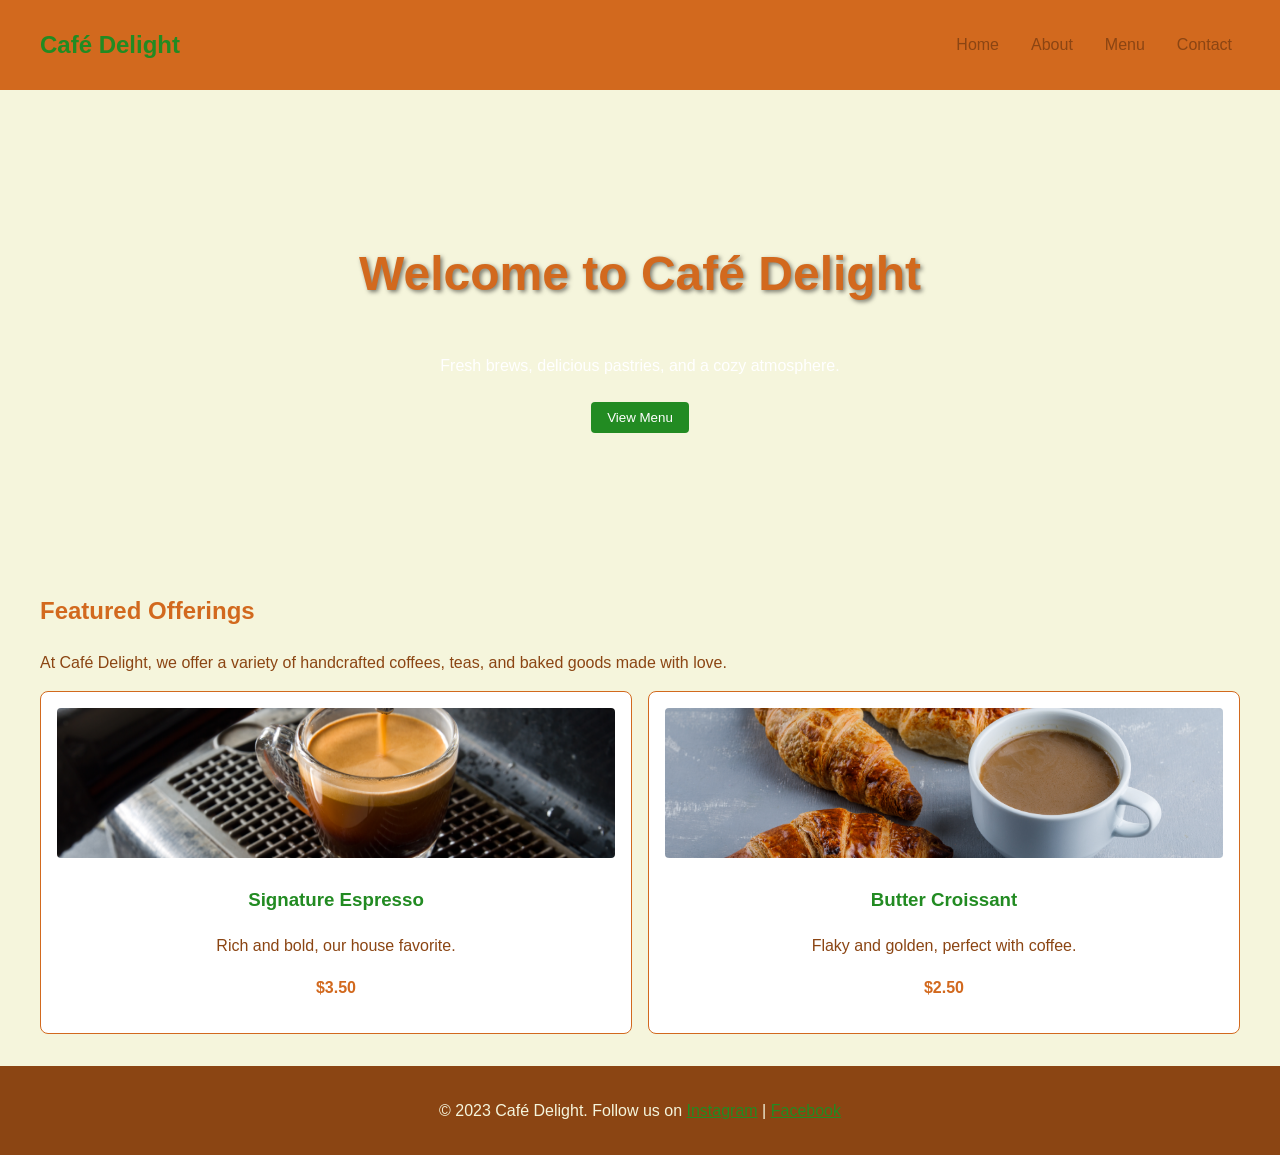
==== index.html @ 75a97c7c "init" ====
<!DOCTYPE html>
<html lang="en">
<head>
    <meta charset="UTF-8">
    <meta name="viewport" content="width=device-width, initial-scale=1.0">
    <title>Café Delight - Home</title>
    <link rel="stylesheet" href="styles.css">
</head>
<body>
    <header>
        <nav>
            <div class="logo">Café Delight</div>
            <ul>
                <li><a href="index.html">Home</a></li>
                <li><a href="about.html">About</a></li>
                <li><a href="menu.html">Menu</a></li>
                <li><a href="contact.html">Contact</a></li>
            </ul>
        </nav>
    </header>
    
    <section class="hero">
        <div>
            <h1>Welcome to Café Delight</h1>
            <p>Fresh brews, delicious pastries, and a cozy atmosphere.</p>
            <a href="menu.html"><button>View Menu</button></a>
        </div>
    </section>
    
    <section class="section">
        <h2 style="color: #D2691E;">Featured Offerings</h2>
        <p>At Café Delight, we offer a variety of handcrafted coffees, teas, and baked goods made with love.</p>
        <div class="menu-grid">
            <div class="item">
                <img src="images/espresso.jpg" alt="Espresso">
                <h3>Signature Espresso</h3>
                <p>Rich and bold, our house favorite.</p>
                <p class="price">$3.50</p>
            </div>
            <div class="item">
                <img src="images/croissant.jpg" alt="Croissant">
                <h3>Butter Croissant</h3>
                <p>Flaky and golden, perfect with coffee.</p>
                <p class="price">$2.50</p>
            </div>
        </div>
    </section>
    
    <footer>
        <p>&copy; 2023 Café Delight. Follow us on <a href="#" style="color: #228B22;">Instagram</a> | <a href="#" style="color: #228B22;">Facebook</a></p>
    </footer>
</body>
</html>
---- styles.css ----
body {
  font-family: "Roboto", sans-serif;
  margin: 0;
  padding: 0;
  background-color: #f5f5dc; /* Cream */
  color: #8b4513; /* Brown */
  line-height: 1.6;
}

header {
  background-color: #d2691e; /* Caramel accent */
  padding: 1rem;
  position: sticky;
  top: 0;
  z-index: 10;
}

nav {
  display: flex;
  justify-content: space-between;
  align-items: center;
  max-width: 1200px;
  margin: 0 auto;
}

.logo {
  font-size: 1.5rem;
  color: #228b22; /* Green */
  font-weight: bold;
}

nav ul {
  list-style: none;
  display: flex;
  gap: 1rem;
}

nav a {
  color: #8b4513;
  text-decoration: none;
  padding: 0.5rem;
  transition: background 0.3s;
}

nav a:hover {
  background-color: #228b22;
  color: #f5f5dc;
}

.hero {
  background-image: url("images/cafe-hero.jpg");
  background-size: cover;
  height: 50vh;
  display: flex;
  align-items: center;
  justify-content: center;
  text-align: center;
  color: white;
}

.hero h1 {
  font-size: 3rem;
  color: #d2691e;
  text-shadow: 2px 2px 4px rgba(0, 0, 0, 0.5);
}

.section {
  padding: 2rem;
  max-width: 1200px;
  margin: 0 auto;
}

.menu-grid {
  display: grid;
  grid-template-columns: repeat(auto-fit, minmax(250px, 1fr));
  gap: 1rem;
}

.item {
  background: white;
  border: 1px solid #d2691e;
  border-radius: 8px;
  padding: 1rem;
  text-align: center;
  transition: transform 0.3s;
}

.item:hover {
  transform: scale(1.05);
}

.item img {
  width: 100%;
  height: 150px;
  object-fit: cover;
  border-radius: 4px;
}

.item h3 {
  color: #228b22;
}

.price {
  font-weight: bold;
  color: #d2691e;
}

button {
  background-color: #228b22;
  color: white;
  border: none;
  padding: 0.5rem 1rem;
  border-radius: 4px;
  cursor: pointer;
  margin-top: 0.5rem;
}

button:hover {
  background-color: #8b4513;
}

footer {
  background-color: #8b4513;
  color: #f5f5dc;
  text-align: center;
  padding: 1rem;
}

@media (max-width: 768px) {
  nav ul {
    flex-direction: column;
    gap: 0.5rem;
  }
  .hero h1 {
    font-size: 2rem;
  }
}
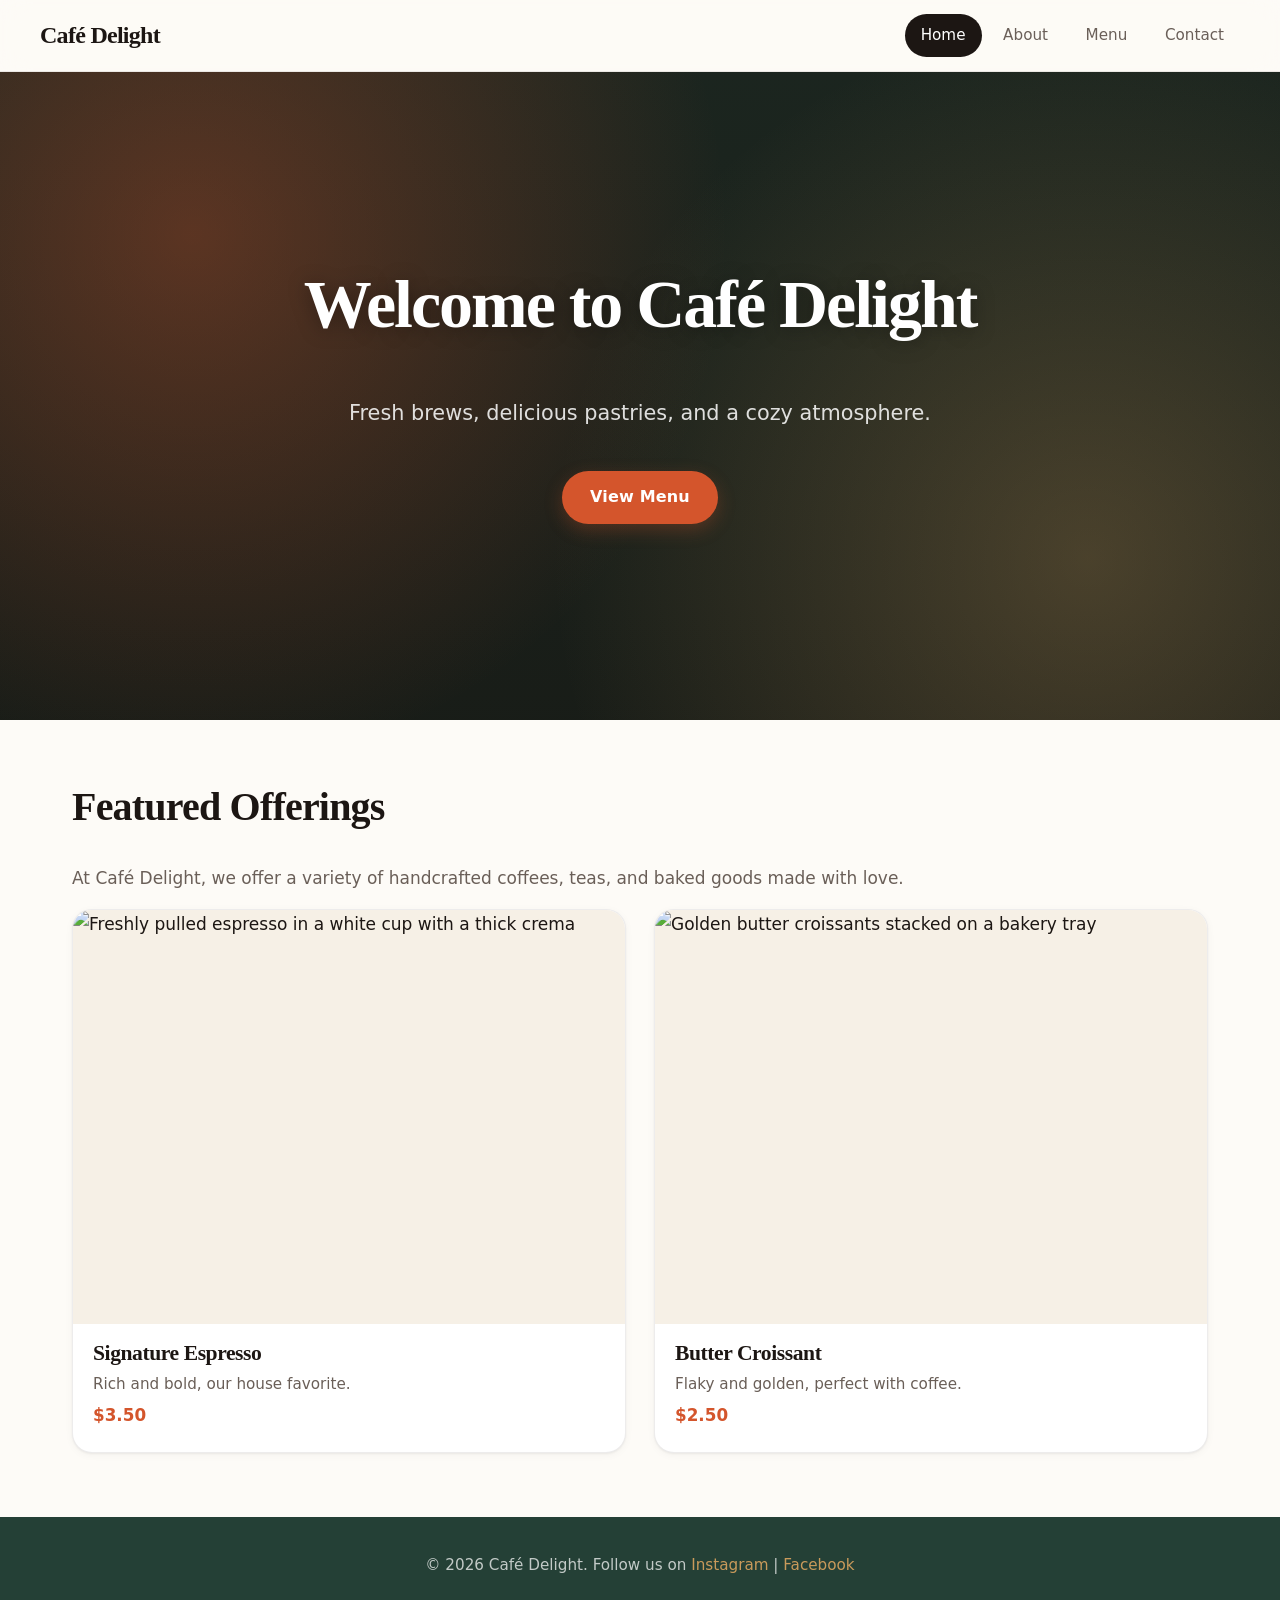
==== commit 559e93ac: "Style: new chages" ====
--- a/index.html
+++ b/index.html
@@ -3,51 +3,79 @@
 <head>
     <meta charset="UTF-8">
     <meta name="viewport" content="width=device-width, initial-scale=1.0">
-    <title>Café Delight - Home</title>
+    <title>Café Delight | Fresh Coffee &amp; Pastries</title>
+    <meta name="description" content="Café Delight serves handcrafted coffees, teas and fresh-baked pastries in a cozy atmosphere. See our menu and come say hello.">
+    <meta name="theme-color" content="#8b4513">
+    <meta property="og:type" content="website">
+    <meta property="og:title" content="Café Delight | Fresh Coffee &amp; Pastries">
+    <meta property="og:description" content="Fresh brews, delicious pastries, and a cozy atmosphere.">
+    <meta name="theme-color" content="#1c1613">
+    <link rel="icon" href="data:image/svg+xml,%3Csvg xmlns='http://www.w3.org/2000/svg' viewBox='0 0 100 100'%3E%3Ctext y='.9em' font-size='90'%3E%E2%98%95%3C/text%3E%3C/svg%3E">
     <link rel="stylesheet" href="styles.css">
+    <script>document.documentElement.classList.add('js');</script>
+    <script src="script.js" defer></script>
 </head>
 <body>
-    <header>
-        <nav>
-            <div class="logo">Café Delight</div>
-            <ul>
-                <li><a href="index.html">Home</a></li>
+    <a class="skip-link" href="#main">Skip to main content</a>
+
+    <header class="site-header">
+        <nav class="nav" aria-label="Main">
+            <a class="logo" href="index.html">Café Delight</a>
+            <button class="nav-toggle" type="button" aria-expanded="false" aria-controls="nav-menu" aria-label="Toggle navigation">&#9776;</button>
+            <ul class="nav-links" id="nav-menu">
+                <li><a href="index.html" aria-current="page">Home</a></li>
                 <li><a href="about.html">About</a></li>
                 <li><a href="menu.html">Menu</a></li>
                 <li><a href="contact.html">Contact</a></li>
             </ul>
         </nav>
     </header>
-    
-    <section class="hero">
-        <div>
-            <h1>Welcome to Café Delight</h1>
-            <p>Fresh brews, delicious pastries, and a cozy atmosphere.</p>
-            <a href="menu.html"><button>View Menu</button></a>
-        </div>
-    </section>
-    
-    <section class="section">
-        <h2 style="color: #D2691E;">Featured Offerings</h2>
-        <p>At Café Delight, we offer a variety of handcrafted coffees, teas, and baked goods made with love.</p>
-        <div class="menu-grid">
-            <div class="item">
-                <img src="images/espresso.jpg" alt="Espresso">
-                <h3>Signature Espresso</h3>
-                <p>Rich and bold, our house favorite.</p>
-                <p class="price">$3.50</p>
+
+    <main id="main">
+        <section class="hero">
+            <div class="hero-content">
+                <h1>Welcome to Café Delight</h1>
+                <p>Fresh brews, delicious pastries, and a cozy atmosphere.</p>
+                <a class="btn" href="menu.html">View Menu</a>
             </div>
-            <div class="item">
-                <img src="images/croissant.jpg" alt="Croissant">
-                <h3>Butter Croissant</h3>
-                <p>Flaky and golden, perfect with coffee.</p>
-                <p class="price">$2.50</p>
+        </section>
+
+        <section class="section">
+            <h2>Featured Offerings</h2>
+            <p>At Café Delight, we offer a variety of handcrafted coffees, teas, and baked goods made with love.</p>
+            <div class="menu-grid">
+<article class="item">
+    <img
+        src="https://images.unsplash.com/photo-1510707577719-ae7c14805e3a?w=800&amp;q=80&amp;auto=format&amp;fit=crop"
+        srcset="https://images.unsplash.com/photo-1510707577719-ae7c14805e3a?w=400&amp;q=80&amp;auto=format&amp;fit=crop 400w,
+                https://images.unsplash.com/photo-1510707577719-ae7c14805e3a?w=800&amp;q=80&amp;auto=format&amp;fit=crop 800w"
+        sizes="(max-width: 768px) 100vw, 400px"
+        alt="Freshly pulled espresso in a white cup with a thick crema"
+        width="800" height="600" loading="lazy" decoding="async">
+    <h3>Signature Espresso</h3>
+    <p>Rich and bold, our house favorite.</p>
+    <p class="price">$3.50</p>
+</article>
+
+<article class="item">
+    <img
+        src="https://images.unsplash.com/photo-1555507036-ab1f4038808a?w=800&amp;q=80&amp;auto=format&amp;fit=crop"
+        srcset="https://images.unsplash.com/photo-1555507036-ab1f4038808a?w=400&amp;q=80&amp;auto=format&amp;fit=crop 400w,
+                https://images.unsplash.com/photo-1555507036-ab1f4038808a?w=800&amp;q=80&amp;auto=format&amp;fit=crop 800w"
+        sizes="(max-width: 768px) 100vw, 400px"
+        alt="Golden butter croissants stacked on a bakery tray"
+        width="800" height="600" loading="lazy" decoding="async">
+    <h3>Butter Croissant</h3>
+    <p>Flaky and golden, perfect with coffee.</p>
+    <p class="price">$2.50</p>
+</article>
             </div>
-        </div>
-    </section>
-    
-    <footer>
-        <p>&copy; 2023 Café Delight. Follow us on <a href="#" style="color: #228B22;">Instagram</a> | <a href="#" style="color: #228B22;">Facebook</a></p>
+        </section>
+    </main>
+
+    <footer class="site-footer">
+        <!-- TODO: replace the # links with your real social profile URLs -->
+        <p>&copy; <span id="year">2026</span> Café Delight. Follow us on <a href="#">Instagram</a> | <a href="#">Facebook</a></p>
     </footer>
 </body>
-</html>+</html>
--- a/styles.css
+++ b/styles.css
@@ -1,137 +1,449 @@
+/* ==========================================================================
+   Café Delight – styles.css (Modern Refresh)
+   ========================================================================== */
+
+/* ---------- Design tokens ---------- */
+:root {
+  /* Modern warm palette: terracotta accent + deep forest + warm off-white */
+  --bg: #fdfbf7;              /* warm off-white page background */
+  --bg-alt: #f6f0e6;          /* soft cream for image placeholders */
+  --surface: #ffffff;         /* cards & form fields */
+  --ink: #1c1613;             /* near-black warm text */
+  --ink-soft: #6a5f58;        /* secondary text */
+  --line: rgba(28, 22, 19, 0.08);
+
+  --accent: #d4552c;          /* vibrant terracotta */
+  --accent-hover: #b8451f;
+  --accent-soft: #fbe7dc;     /* subtle hover / focus wash */
+
+  --forest: #244036;          /* deep modern green */
+  --gold: #c99a5b;            /* warm gold accent on dark */
+
+  --radius: 20px;
+  --radius-sm: 12px;
+  --radius-pill: 999px;
+  --max-width: 1200px;
+
+  --shadow-sm: 0 1px 2px rgba(28, 22, 19, 0.05), 0 2px 8px rgba(28, 22, 19, 0.04);
+  --shadow-md: 0 8px 24px rgba(28, 22, 19, 0.08), 0 2px 6px rgba(28, 22, 19, 0.04);
+
+  --font-body: system-ui, -apple-system, "Segoe UI", Roboto, "Helvetica Neue", Arial, sans-serif;
+  --font-display: "Iowan Old Style", "Palatino Linotype", Palatino, Georgia, "Times New Roman", serif;
+}
+
+/* ---------- Base ---------- */
+*,
+*::before,
+*::after { box-sizing: border-box; }
+
+[hidden] { display: none !important; }
+
+html { scroll-behavior: smooth; }
+
 body {
-  font-family: "Roboto", sans-serif;
   margin: 0;
-  padding: 0;
-  background-color: #f5f5dc; /* Cream */
-  color: #8b4513; /* Brown */
-  line-height: 1.6;
-}
-
-header {
-  background-color: #d2691e; /* Caramel accent */
-  padding: 1rem;
+  min-height: 100vh;
+  display: flex;
+  flex-direction: column;
+  font-family: var(--font-body);
+  font-size: 1.0625rem;
+  background-color: var(--bg);
+  color: var(--ink);
+  line-height: 1.65;
+  -webkit-font-smoothing: antialiased;
+  text-rendering: optimizeLegibility;
+}
+
+main { flex: 1; }
+
+img {
+  display: block;
+  max-width: 100%;
+  height: auto;
+}
+
+h1, h2, h3 {
+  font-family: var(--font-display);
+  color: var(--ink);
+  line-height: 1.15;
+  letter-spacing: -0.02em;
+  font-weight: 600;
+}
+
+h1 { font-size: clamp(2.25rem, 5vw, 3.5rem); }
+h2 { font-size: clamp(1.75rem, 3.5vw, 2.5rem); margin-top: 2.5rem; }
+h3 { font-size: 1.35rem; }
+
+p { color: var(--ink-soft); }
+
+a {
+  color: var(--accent);
+  text-decoration: none;
+  transition: color 0.2s;
+}
+a:hover { color: var(--accent-hover); }
+
+:focus-visible {
+  outline: 3px solid var(--accent);
+  outline-offset: 3px;
+  border-radius: 4px;
+}
+
+/* ---------- Accessibility helpers ---------- */
+.skip-link {
+  position: absolute;
+  left: 1rem;
+  top: -4rem;
+  z-index: 100;
+  padding: 0.6rem 1rem;
+  background: var(--ink);
+  color: #fff;
+  border-radius: var(--radius-pill);
+  font-weight: 600;
+  transition: top 0.2s;
+}
+.skip-link:focus { top: 1rem; color: #fff; }
+
+/* ---------- Header & navigation ---------- */
+.site-header {
   position: sticky;
   top: 0;
-  z-index: 10;
-}
-
-nav {
+  z-index: 20;
+  padding: 0.9rem 1.25rem;
+  background: rgba(253, 251, 247, 0.82);
+  backdrop-filter: saturate(180%) blur(14px);
+  -webkit-backdrop-filter: saturate(180%) blur(14px);
+  border-bottom: 1px solid var(--line);
+}
+
+.nav {
   display: flex;
   justify-content: space-between;
   align-items: center;
-  max-width: 1200px;
+  max-width: var(--max-width);
   margin: 0 auto;
+  gap: 1rem;
 }
 
 .logo {
+  font-family: var(--font-display);
   font-size: 1.5rem;
-  color: #228b22; /* Green */
-  font-weight: bold;
-}
-
-nav ul {
+  font-weight: 700;
+  color: var(--ink);
+  letter-spacing: -0.03em;
+  text-decoration: none;
+}
+.logo:hover { color: var(--accent); }
+
+.nav-links {
+  display: flex;
+  align-items: center;
+  gap: 0.35rem;
+  margin: 0;
+  padding: 0;
   list-style: none;
-  display: flex;
-  gap: 1rem;
-}
-
-nav a {
-  color: #8b4513;
+}
+
+.nav-links a {
+  display: block;
+  padding: 0.55rem 1rem;
+  border-radius: var(--radius-pill);
+  color: var(--ink-soft);
+  font-weight: 500;
+  font-size: 0.95rem;
   text-decoration: none;
-  padding: 0.5rem;
-  transition: background 0.3s;
-}
-
-nav a:hover {
-  background-color: #228b22;
-  color: #f5f5dc;
+  transition: background-color 0.2s, color 0.2s;
+}
+.nav-links a:hover {
+  background: var(--accent-soft);
+  color: var(--accent-hover);
+}
+.nav-links a[aria-current="page"] {
+  background: var(--ink);
+  color: #fff;
+}
+
+.nav-toggle {
+  display: none;
+  padding: 0.5rem 0.7rem;
+  background: var(--surface);
+  color: var(--ink);
+  border: 1px solid var(--line);
+  border-radius: var(--radius-sm);
+  font-size: 1.15rem;
+  line-height: 1;
+  cursor: pointer;
 }
 
 .hero {
-  background-image: url("images/cafe-hero.jpg");
-  background-size: cover;
-  height: 50vh;
+  position: relative;
   display: flex;
   align-items: center;
   justify-content: center;
+  min-height: 72vh;
+  padding: 5rem 1.5rem;
   text-align: center;
-  color: white;
+  color: #fff;
+  background-color: var(--forest);
+  background-image:
+    radial-gradient(circle at 15% 25%, rgba(212, 85, 44, 0.35), transparent 45%),
+    radial-gradient(circle at 85% 75%, rgba(201, 154, 91, 0.28), transparent 45%),
+    linear-gradient(rgba(20, 15, 12, 0.55), rgba(20, 15, 12, 0.72)),
+    url("https://images.unsplash.com/photo-1554118811-1e0d58224f24?w=1920&q=80&auto=format&fit=crop");
+  background-size: cover, cover, cover, cover;
+  background-position: center;
+  overflow: hidden;
+}
+
+.hero-content {
+  position: relative;
+  z-index: 1;
+  max-width: 44rem;
 }
 
 .hero h1 {
-  font-size: 3rem;
-  color: #d2691e;
-  text-shadow: 2px 2px 4px rgba(0, 0, 0, 0.5);
-}
-
+  margin-top: 0;
+  color: #fff;
+  font-size: clamp(2.5rem, 6vw, 4.25rem);
+  line-height: 1.05;
+  letter-spacing: -0.03em;
+  text-shadow: 0 2px 20px rgba(0, 0, 0, 0.35);
+}
+
+.hero p {
+  margin: 1.25rem 0 2rem;
+  font-size: clamp(1.05rem, 2vw, 1.3rem);
+  color: rgba(255, 255, 255, 0.85);
+}
+
+.hero .btn { margin-top: 0.5rem; }
+
+/* ---------- Layout ---------- */
 .section {
-  padding: 2rem;
-  max-width: 1200px;
+  max-width: var(--max-width);
   margin: 0 auto;
-}
+  padding: 4rem 2rem;
+}
+
+.section > h1:first-child,
+.section > h2:first-child { margin-top: 0; }
 
 .menu-grid {
   display: grid;
-  grid-template-columns: repeat(auto-fit, minmax(250px, 1fr));
-  gap: 1rem;
-}
-
+  grid-template-columns: repeat(auto-fit, minmax(260px, 1fr));
+  gap: 1.75rem;
+}
+
+/* ---------- Menu cards ---------- */
 .item {
-  background: white;
-  border: 1px solid #d2691e;
-  border-radius: 8px;
-  padding: 1rem;
-  text-align: center;
-  transition: transform 0.3s;
-}
-
+  display: flex;
+  flex-direction: column;
+  background: var(--surface);
+  border: 1px solid var(--line);
+  border-radius: var(--radius);
+  overflow: hidden;
+  text-align: left;
+  box-shadow: var(--shadow-sm);
+  transition: transform 0.35s cubic-bezier(0.2, 0.7, 0.2, 1), box-shadow 0.35s;
+}
 .item:hover {
-  transform: scale(1.05);
+  transform: translateY(-6px);
+  box-shadow: var(--shadow-md);
 }
 
 .item img {
   width: 100%;
-  height: 150px;
+  aspect-ratio: 4 / 3;
   object-fit: cover;
-  border-radius: 4px;
+  background-color: var(--bg-alt);
 }
 
 .item h3 {
-  color: #228b22;
-}
+  margin: 1.1rem 1.25rem 0.35rem;
+  color: var(--ink);
+}
+.item p {
+  margin: 0 1.25rem 0.35rem;
+  font-size: 0.95rem;
+  color: var(--ink-soft);
+}
+.item p:last-child { margin-bottom: 1.4rem; }
 
 .price {
-  font-weight: bold;
-  color: #d2691e;
-}
-
-button {
-  background-color: #228b22;
-  color: white;
-  border: none;
-  padding: 0.5rem 1rem;
-  border-radius: 4px;
+  font-family: var(--font-body);
+  font-size: 1.05rem !important;
+  font-weight: 700;
+  color: var(--accent) !important;
+}
+
+/* ---------- Filter ---------- */
+.filter {
+  display: none;
+  align-items: center;
+  flex-wrap: wrap;
+  gap: 0.75rem;
+  margin-bottom: 2rem;
+  padding: 1rem 1.25rem;
+  background: var(--surface);
+  border: 1px solid var(--line);
+  border-radius: var(--radius-sm);
+  box-shadow: var(--shadow-sm);
+}
+.js .filter { display: flex; }
+
+.filter label {
+  font-weight: 600;
+  font-size: 0.95rem;
+  color: var(--ink);
+}
+
+.filter select {
+  padding: 0.55rem 1rem;
+  font: inherit;
+  font-size: 0.95rem;
+  color: var(--ink);
+  background: var(--bg);
+  border: 1.5px solid var(--line);
+  border-radius: var(--radius-pill);
   cursor: pointer;
-  margin-top: 0.5rem;
-}
-
-button:hover {
-  background-color: #8b4513;
-}
-
-footer {
-  background-color: #8b4513;
-  color: #f5f5dc;
+  transition: border-color 0.2s;
+}
+.filter select:hover { border-color: var(--accent); }
+
+.filter-status {
+  margin: 0;
+  font-size: 0.9rem;
+  color: var(--ink-soft);
+}
+
+/* ---------- Buttons ---------- */
+.btn {
+  display: inline-block;
+  padding: 0.85rem 1.75rem;
+  background: var(--accent);
+  color: #fff;
+  border: 0;
+  border-radius: var(--radius-pill);
+  font: inherit;
+  font-weight: 600;
+  font-size: 1rem;
+  letter-spacing: 0.01em;
+  text-decoration: none;
+  cursor: pointer;
+  box-shadow: 0 6px 18px rgba(212, 85, 44, 0.28);
+  transition: transform 0.2s, background-color 0.2s, box-shadow 0.2s;
+}
+.btn:hover {
+  background: var(--accent-hover);
+  color: #fff;
+  transform: translateY(-2px);
+  box-shadow: 0 10px 26px rgba(212, 85, 44, 0.4);
+}
+.btn:active { transform: translateY(0); }
+
+/* ---------- Contact form ---------- */
+.contact-form {
+  max-width: 520px;
+  margin-top: 1.5rem;
+}
+
+.form-field { margin-bottom: 1.35rem; }
+
+.form-field label {
+  display: block;
+  margin-bottom: 0.45rem;
+  font-weight: 600;
+  font-size: 0.95rem;
+  color: var(--ink);
+}
+
+.form-field input,
+.form-field textarea {
+  width: 100%;
+  padding: 0.85rem 1rem;
+  font: inherit;
+  font-size: 0.98rem;
+  color: var(--ink);
+  background: var(--surface);
+  border: 1.5px solid var(--line);
+  border-radius: var(--radius-sm);
+  transition: border-color 0.2s, box-shadow 0.2s;
+}
+.form-field input:focus,
+.form-field textarea:focus {
+  outline: none;
+  border-color: var(--accent);
+  box-shadow: 0 0 0 4px var(--accent-soft);
+}
+
+.form-field textarea { resize: vertical; }
+
+.contact-details {
+  margin-top: 2.5rem;
+  padding: 1.5rem;
+  font-style: normal;
+  background: var(--surface);
+  border: 1px solid var(--line);
+  border-radius: var(--radius);
+  box-shadow: var(--shadow-sm);
+  line-height: 2;
+}
+
+/* ---------- Footer ---------- */
+.site-footer {
+  padding: 2.25rem 1rem;
+  background: var(--forest);
+  color: rgba(255, 255, 255, 0.72);
   text-align: center;
-  padding: 1rem;
-}
-
+  font-size: 0.95rem;
+}
+.site-footer p { margin: 0; color: inherit; }
+.site-footer a {
+  color: var(--gold);
+  font-weight: 500;
+  border-bottom: 1px solid transparent;
+  transition: color 0.2s, border-bottom-color 0.2s;
+}
+.site-footer a:hover {
+  color: #fff;
+  border-bottom-color: var(--gold);
+}
+
+/* ---------- Mobile ---------- */
 @media (max-width: 768px) {
-  nav ul {
+  .site-header { padding: 0.8rem 1rem; }
+
+  .nav { flex-wrap: wrap; }
+
+  .nav-links {
     flex-direction: column;
-    gap: 0.5rem;
+    align-items: stretch;
+    width: 100%;
+    gap: 0.25rem;
+    margin-top: 0.75rem;
   }
-  .hero h1 {
-    font-size: 2rem;
+  .nav-links a { padding: 0.75rem 1rem; }
+
+  .js .nav-toggle { display: block; }
+  .js .nav-links { display: none; }
+  .js .nav-links.open { display: flex; }
+
+  .section { padding: 2.75rem 1.25rem; }
+
+  .hero {
+    min-height: 60vh;
+    padding: 4rem 1.25rem;
   }
-}
+
+  .contact-details { padding: 1.25rem; }
+}
+
+/* ---------- Respect reduced-motion settings ---------- */
+@media (prefers-reduced-motion: reduce) {
+  html { scroll-behavior: auto; }
+  *,
+  *::before,
+  *::after { transition: none !important; }
+  .item:hover,
+  .btn:hover { transform: none; }
+}
